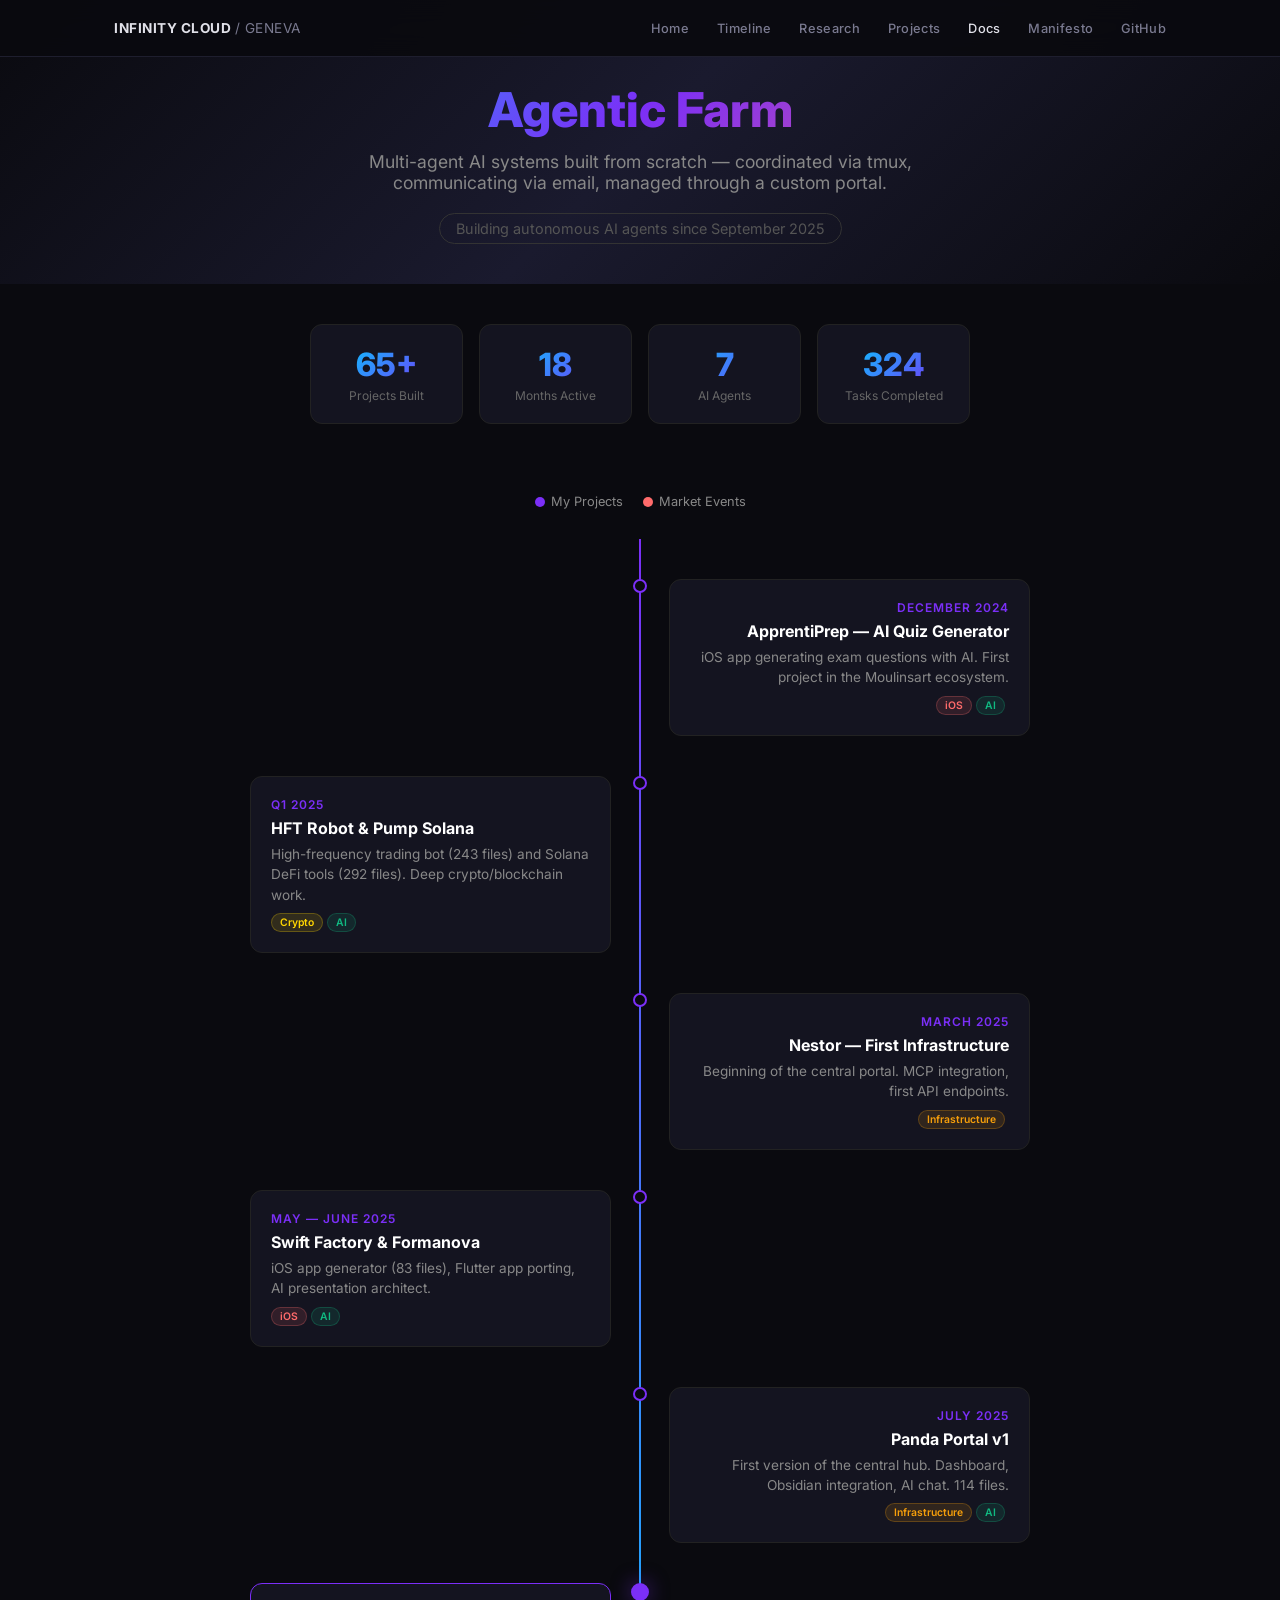
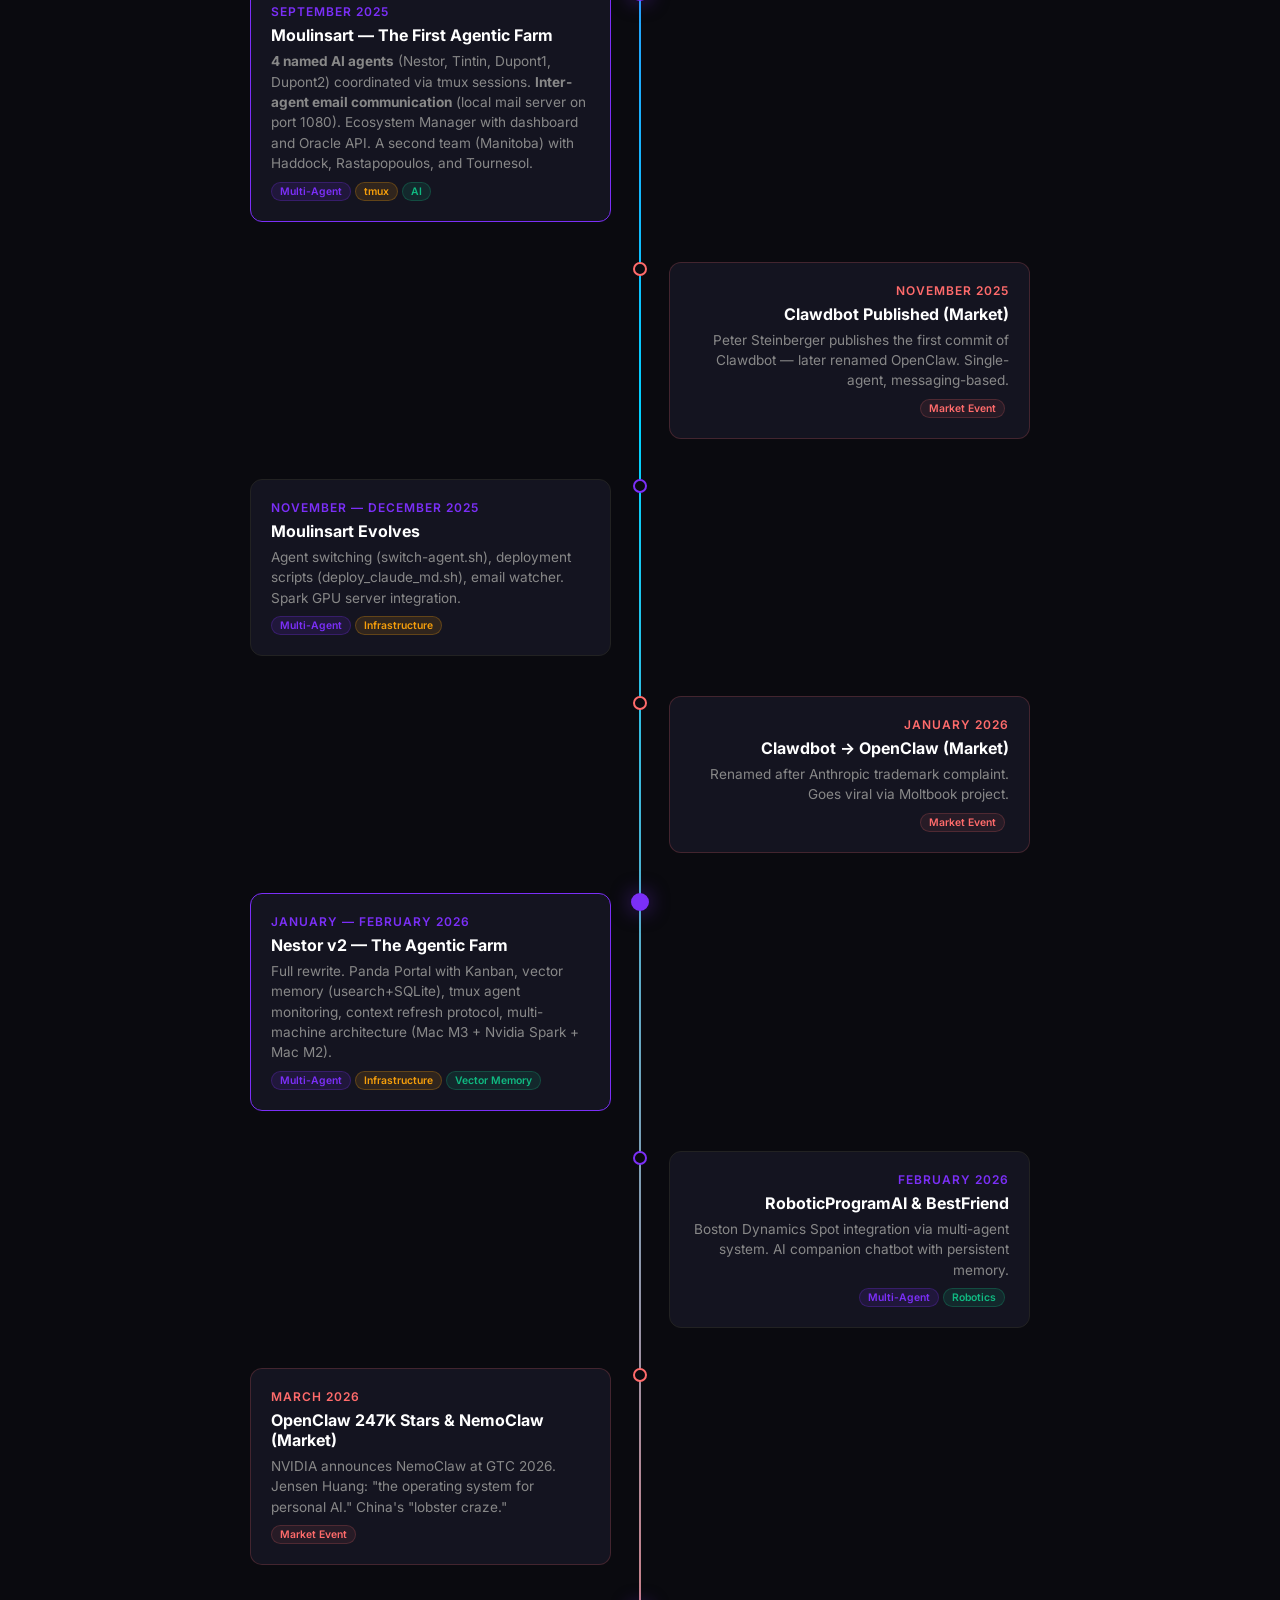
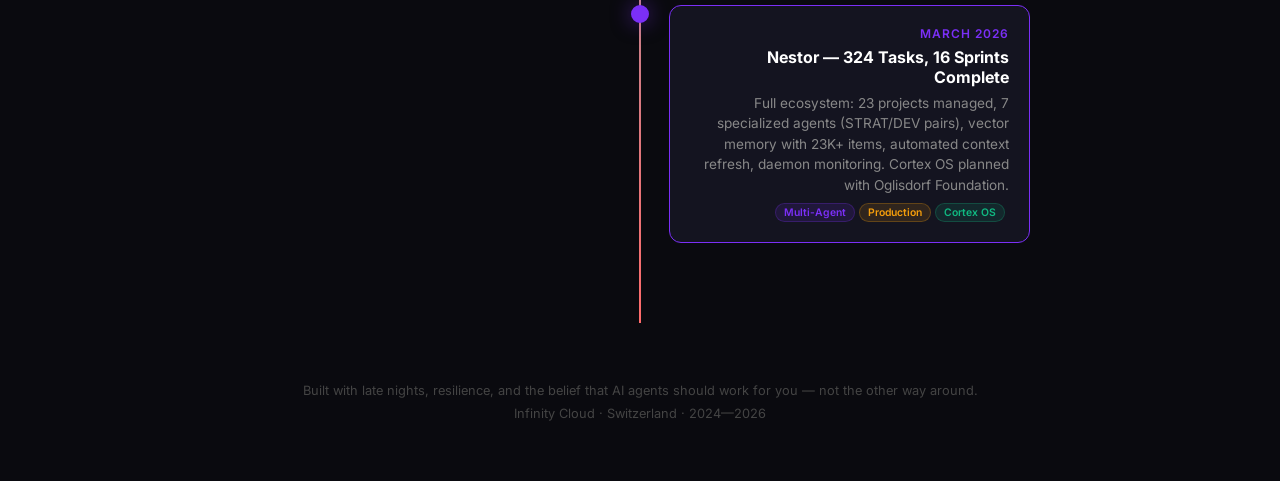
==== agentic-timeline.html @ df48019f "Initial commit: Infinity Cloud GitHub Pages site Sober audit-firm design (dark theme, Inter font). P" ====
<!DOCTYPE html>
<html lang="en">
<head>
<meta charset="UTF-8">
<meta name="viewport" content="width=device-width, initial-scale=1.0">
<title>Agentic Farm — Interactive Timeline</title>
<link href="https://fonts.googleapis.com/css2?family=Inter:wght@400;500;700&display=swap" rel="stylesheet">
<style>
.ic-nav{position:fixed;top:0;left:0;right:0;z-index:9999;background:rgba(10,10,15,0.95);backdrop-filter:blur(12px);border-bottom:1px solid #1e1e2e;font-family:'Inter',sans-serif}
.ic-nav-inner{max-width:1100px;margin:0 auto;display:flex;align-items:center;justify-content:space-between;padding:0 24px;height:56px}
.ic-nav-brand{font-size:.85rem;font-weight:700;color:#e0e0e8;letter-spacing:.5px;text-transform:uppercase;text-decoration:none}.ic-nav-brand span{color:#7a7a90;font-weight:400}
.ic-nav-links{display:flex;gap:28px}
.ic-nav-links a{font-size:.8rem;color:#7a7a90;font-weight:500;letter-spacing:.3px;text-decoration:none;transition:color .2s}
.ic-nav-links a:hover,.ic-nav-links a.active{color:#e0e0e8}
</style>
<style>
  * { margin: 0; padding: 0; box-sizing: border-box; }
  body { font-family: 'Inter', -apple-system, sans-serif; background: #0a0a0f; color: #e0e0e0; }

  .hero {
    text-align: center; padding: 80px 20px 40px;
    background: linear-gradient(135deg, #0a0a0f 0%, #1a1a2e 50%, #0a0a0f 100%);
  }
  .hero h1 {
    font-size: 3rem; font-weight: 800;
    background: linear-gradient(135deg, #00d2ff, #7b2ff7, #ff6b6b);
    -webkit-background-clip: text; -webkit-text-fill-color: transparent;
    margin-bottom: 12px;
  }
  .hero p { color: #888; font-size: 1.1rem; max-width: 600px; margin: 0 auto; }
  .hero .subtitle {
    margin-top: 20px; font-size: 0.9rem; color: #555;
    border: 1px solid #333; display: inline-block; padding: 6px 16px; border-radius: 20px;
  }

  .timeline-container { max-width: 900px; margin: 0 auto; padding: 40px 20px; position: relative; }
  .timeline-container::before {
    content: ''; position: absolute; left: 50%; top: 0; bottom: 0;
    width: 2px; background: linear-gradient(to bottom, #7b2ff7, #00d2ff, #ff6b6b);
    transform: translateX(-50%);
  }

  .timeline-item {
    display: flex; align-items: flex-start; margin-bottom: 40px; position: relative;
  }
  .timeline-item:nth-child(odd) { flex-direction: row-reverse; }
  .timeline-item:nth-child(odd) .timeline-content { text-align: right; margin-right: 40px; margin-left: 0; }
  .timeline-item:nth-child(even) .timeline-content { margin-left: 40px; }

  .timeline-dot {
    position: absolute; left: 50%; transform: translateX(-50%);
    width: 14px; height: 14px; border-radius: 50%;
    border: 2px solid #7b2ff7; background: #0a0a0f; z-index: 2;
  }
  .timeline-dot.highlight { width: 18px; height: 18px; background: #7b2ff7; box-shadow: 0 0 20px rgba(123,47,247,0.5); }
  .timeline-dot.market { border-color: #ff6b6b; }
  .timeline-dot.market.highlight { background: #ff6b6b; box-shadow: 0 0 20px rgba(255,107,107,0.5); }

  .timeline-content {
    width: 42%; padding: 20px; border-radius: 12px;
    background: #141420; border: 1px solid #222;
    transition: border-color 0.3s;
  }
  .timeline-content:hover { border-color: #7b2ff7; }
  .timeline-content.market-item { border-color: #ff6b6b33; }
  .timeline-content.market-item:hover { border-color: #ff6b6b; }

  .timeline-date {
    font-size: 0.75rem; color: #7b2ff7; font-weight: 600;
    text-transform: uppercase; letter-spacing: 1px; margin-bottom: 6px;
  }
  .market-item .timeline-date { color: #ff6b6b; }

  .timeline-content h3 { font-size: 1rem; font-weight: 700; margin-bottom: 6px; color: #fff; }
  .timeline-content p { font-size: 0.85rem; color: #888; line-height: 1.5; }

  .tag {
    display: inline-block; font-size: 0.65rem; padding: 2px 8px; border-radius: 10px;
    margin-top: 8px; margin-right: 4px; font-weight: 600;
  }
  .tag-agent { background: #7b2ff720; color: #7b2ff7; border: 1px solid #7b2ff740; }
  .tag-music { background: #00d2ff20; color: #00d2ff; border: 1px solid #00d2ff40; }
  .tag-crypto { background: #ffd60020; color: #ffd600; border: 1px solid #ffd60040; }
  .tag-ios { background: #ff6b6b20; color: #ff6b6b; border: 1px solid #ff6b6b40; }
  .tag-ai { background: #10b98120; color: #10b981; border: 1px solid #10b98140; }
  .tag-infra { background: #f59e0b20; color: #f59e0b; border: 1px solid #f59e0b40; }
  .tag-market { background: #ff6b6b15; color: #ff6b6b; border: 1px solid #ff6b6b30; }

  .legend {
    display: flex; gap: 20px; justify-content: center; padding: 30px;
    flex-wrap: wrap;
  }
  .legend-item { display: flex; align-items: center; gap: 6px; font-size: 0.8rem; color: #888; }
  .legend-dot { width: 10px; height: 10px; border-radius: 50%; }

  .stats {
    display: grid; grid-template-columns: repeat(auto-fit, minmax(150px, 1fr));
    gap: 16px; max-width: 700px; margin: 40px auto; padding: 0 20px;
  }
  .stat-card {
    background: #141420; border: 1px solid #222; border-radius: 12px;
    padding: 20px; text-align: center;
  }
  .stat-card .number {
    font-size: 2rem; font-weight: 800;
    background: linear-gradient(135deg, #00d2ff, #7b2ff7);
    -webkit-background-clip: text; -webkit-text-fill-color: transparent;
  }
  .stat-card .label { font-size: 0.75rem; color: #666; margin-top: 4px; }

  footer { text-align: center; padding: 60px 20px; color: #444; font-size: 0.8rem; }

  @media (max-width: 768px) {
    .hero h1 { font-size: 2rem; }
    .timeline-container::before { left: 20px; }
    .timeline-item, .timeline-item:nth-child(odd) { flex-direction: column; padding-left: 50px; }
    .timeline-item:nth-child(odd) .timeline-content,
    .timeline-item:nth-child(even) .timeline-content { width: 100%; margin: 0; text-align: left; }
    .timeline-dot { left: 20px; }
  }
</style>
</head>
<body>

<nav class="ic-nav"><div class="ic-nav-inner"><a href="index.html" class="ic-nav-brand">Infinity Cloud <span>/ Geneva</span></a><div class="ic-nav-links"><a href="index.html">Home</a><a href="timeline.html">Timeline</a><a href="research.html">Research</a><a href="projects.html">Projects</a><a href="docs.html" class="active">Docs</a><a href="manifesto.html">Manifesto</a><a href="https://github.com/infinitycloud-ch">GitHub</a></div></div></nav>

<div class="hero" style="padding-top:80px">
  <h1>Agentic Farm</h1>
  <p>Multi-agent AI systems built from scratch — coordinated via tmux, communicating via email, managed through a custom portal.</p>
  <div class="subtitle">Building autonomous AI agents since September 2025</div>
</div>

<div class="stats">
  <div class="stat-card">
    <div class="number">65+</div>
    <div class="label">Projects Built</div>
  </div>
  <div class="stat-card">
    <div class="number">18</div>
    <div class="label">Months Active</div>
  </div>
  <div class="stat-card">
    <div class="number">7</div>
    <div class="label">AI Agents</div>
  </div>
  <div class="stat-card">
    <div class="number">324</div>
    <div class="label">Tasks Completed</div>
  </div>
</div>

<div class="legend">
  <div class="legend-item"><div class="legend-dot" style="background:#7b2ff7"></div> My Projects</div>
  <div class="legend-item"><div class="legend-dot" style="background:#ff6b6b"></div> Market Events</div>
</div>

<div class="timeline-container">

  <div class="timeline-item">
    <div class="timeline-dot"></div>
    <div class="timeline-content">
      <div class="timeline-date">December 2024</div>
      <h3>ApprentiPrep — AI Quiz Generator</h3>
      <p>iOS app generating exam questions with AI. First project in the Moulinsart ecosystem.</p>
      <span class="tag tag-ios">iOS</span><span class="tag tag-ai">AI</span>
    </div>
  </div>

  <div class="timeline-item">
    <div class="timeline-dot"></div>
    <div class="timeline-content">
      <div class="timeline-date">Q1 2025</div>
      <h3>HFT Robot & Pump Solana</h3>
      <p>High-frequency trading bot (243 files) and Solana DeFi tools (292 files). Deep crypto/blockchain work.</p>
      <span class="tag tag-crypto">Crypto</span><span class="tag tag-ai">AI</span>
    </div>
  </div>

  <div class="timeline-item">
    <div class="timeline-dot"></div>
    <div class="timeline-content">
      <div class="timeline-date">March 2025</div>
      <h3>Nestor — First Infrastructure</h3>
      <p>Beginning of the central portal. MCP integration, first API endpoints.</p>
      <span class="tag tag-infra">Infrastructure</span>
    </div>
  </div>

  <div class="timeline-item">
    <div class="timeline-dot"></div>
    <div class="timeline-content">
      <div class="timeline-date">May — June 2025</div>
      <h3>Swift Factory & Formanova</h3>
      <p>iOS app generator (83 files), Flutter app porting, AI presentation architect.</p>
      <span class="tag tag-ios">iOS</span><span class="tag tag-ai">AI</span>
    </div>
  </div>

  <div class="timeline-item">
    <div class="timeline-dot"></div>
    <div class="timeline-content">
      <div class="timeline-date">July 2025</div>
      <h3>Panda Portal v1</h3>
      <p>First version of the central hub. Dashboard, Obsidian integration, AI chat. 114 files.</p>
      <span class="tag tag-infra">Infrastructure</span><span class="tag tag-ai">AI</span>
    </div>
  </div>

  <div class="timeline-item">
    <div class="timeline-dot highlight"></div>
    <div class="timeline-content" style="border-color: #7b2ff7;">
      <div class="timeline-date">September 2025</div>
      <h3>Moulinsart — The First Agentic Farm</h3>
      <p><strong>4 named AI agents</strong> (Nestor, Tintin, Dupont1, Dupont2) coordinated via tmux sessions. <strong>Inter-agent email communication</strong> (local mail server on port 1080). Ecosystem Manager with dashboard and Oracle API. A second team (Manitoba) with Haddock, Rastapopoulos, and Tournesol.</p>
      <span class="tag tag-agent">Multi-Agent</span><span class="tag tag-infra">tmux</span><span class="tag tag-ai">AI</span>
    </div>
  </div>

  <div class="timeline-item">
    <div class="timeline-dot market"></div>
    <div class="timeline-content market-item">
      <div class="timeline-date">November 2025</div>
      <h3>Clawdbot Published (Market)</h3>
      <p>Peter Steinberger publishes the first commit of Clawdbot — later renamed OpenClaw. Single-agent, messaging-based.</p>
      <span class="tag tag-market">Market Event</span>
    </div>
  </div>

  <div class="timeline-item">
    <div class="timeline-dot"></div>
    <div class="timeline-content">
      <div class="timeline-date">November — December 2025</div>
      <h3>Moulinsart Evolves</h3>
      <p>Agent switching (switch-agent.sh), deployment scripts (deploy_claude_md.sh), email watcher. Spark GPU server integration.</p>
      <span class="tag tag-agent">Multi-Agent</span><span class="tag tag-infra">Infrastructure</span>
    </div>
  </div>

  <div class="timeline-item">
    <div class="timeline-dot market"></div>
    <div class="timeline-content market-item">
      <div class="timeline-date">January 2026</div>
      <h3>Clawdbot → OpenClaw (Market)</h3>
      <p>Renamed after Anthropic trademark complaint. Goes viral via Moltbook project.</p>
      <span class="tag tag-market">Market Event</span>
    </div>
  </div>

  <div class="timeline-item">
    <div class="timeline-dot highlight"></div>
    <div class="timeline-content" style="border-color: #7b2ff7;">
      <div class="timeline-date">January — February 2026</div>
      <h3>Nestor v2 — The Agentic Farm</h3>
      <p>Full rewrite. Panda Portal with Kanban, vector memory (usearch+SQLite), tmux agent monitoring, context refresh protocol, multi-machine architecture (Mac M3 + Nvidia Spark + Mac M2).</p>
      <span class="tag tag-agent">Multi-Agent</span><span class="tag tag-infra">Infrastructure</span><span class="tag tag-ai">Vector Memory</span>
    </div>
  </div>

  <div class="timeline-item">
    <div class="timeline-dot"></div>
    <div class="timeline-content">
      <div class="timeline-date">February 2026</div>
      <h3>RoboticProgramAI & BestFriend</h3>
      <p>Boston Dynamics Spot integration via multi-agent system. AI companion chatbot with persistent memory.</p>
      <span class="tag tag-agent">Multi-Agent</span><span class="tag tag-ai">Robotics</span>
    </div>
  </div>

  <div class="timeline-item">
    <div class="timeline-dot market"></div>
    <div class="timeline-content market-item">
      <div class="timeline-date">March 2026</div>
      <h3>OpenClaw 247K Stars & NemoClaw (Market)</h3>
      <p>NVIDIA announces NemoClaw at GTC 2026. Jensen Huang: "the operating system for personal AI." China's "lobster craze."</p>
      <span class="tag tag-market">Market Event</span>
    </div>
  </div>

  <div class="timeline-item">
    <div class="timeline-dot highlight"></div>
    <div class="timeline-content" style="border-color: #7b2ff7;">
      <div class="timeline-date">March 2026</div>
      <h3>Nestor — 324 Tasks, 16 Sprints Complete</h3>
      <p>Full ecosystem: 23 projects managed, 7 specialized agents (STRAT/DEV pairs), vector memory with 23K+ items, automated context refresh, daemon monitoring. Cortex OS planned with Oglisdorf Foundation.</p>
      <span class="tag tag-agent">Multi-Agent</span><span class="tag tag-infra">Production</span><span class="tag tag-ai">Cortex OS</span>
    </div>
  </div>

</div>

<footer>
  <p>Built with late nights, resilience, and the belief that AI agents should work for you — not the other way around.</p>
  <p style="margin-top: 8px;">Infinity Cloud &middot; Switzerland &middot; 2024—2026</p>
</footer>

</body>
</html>
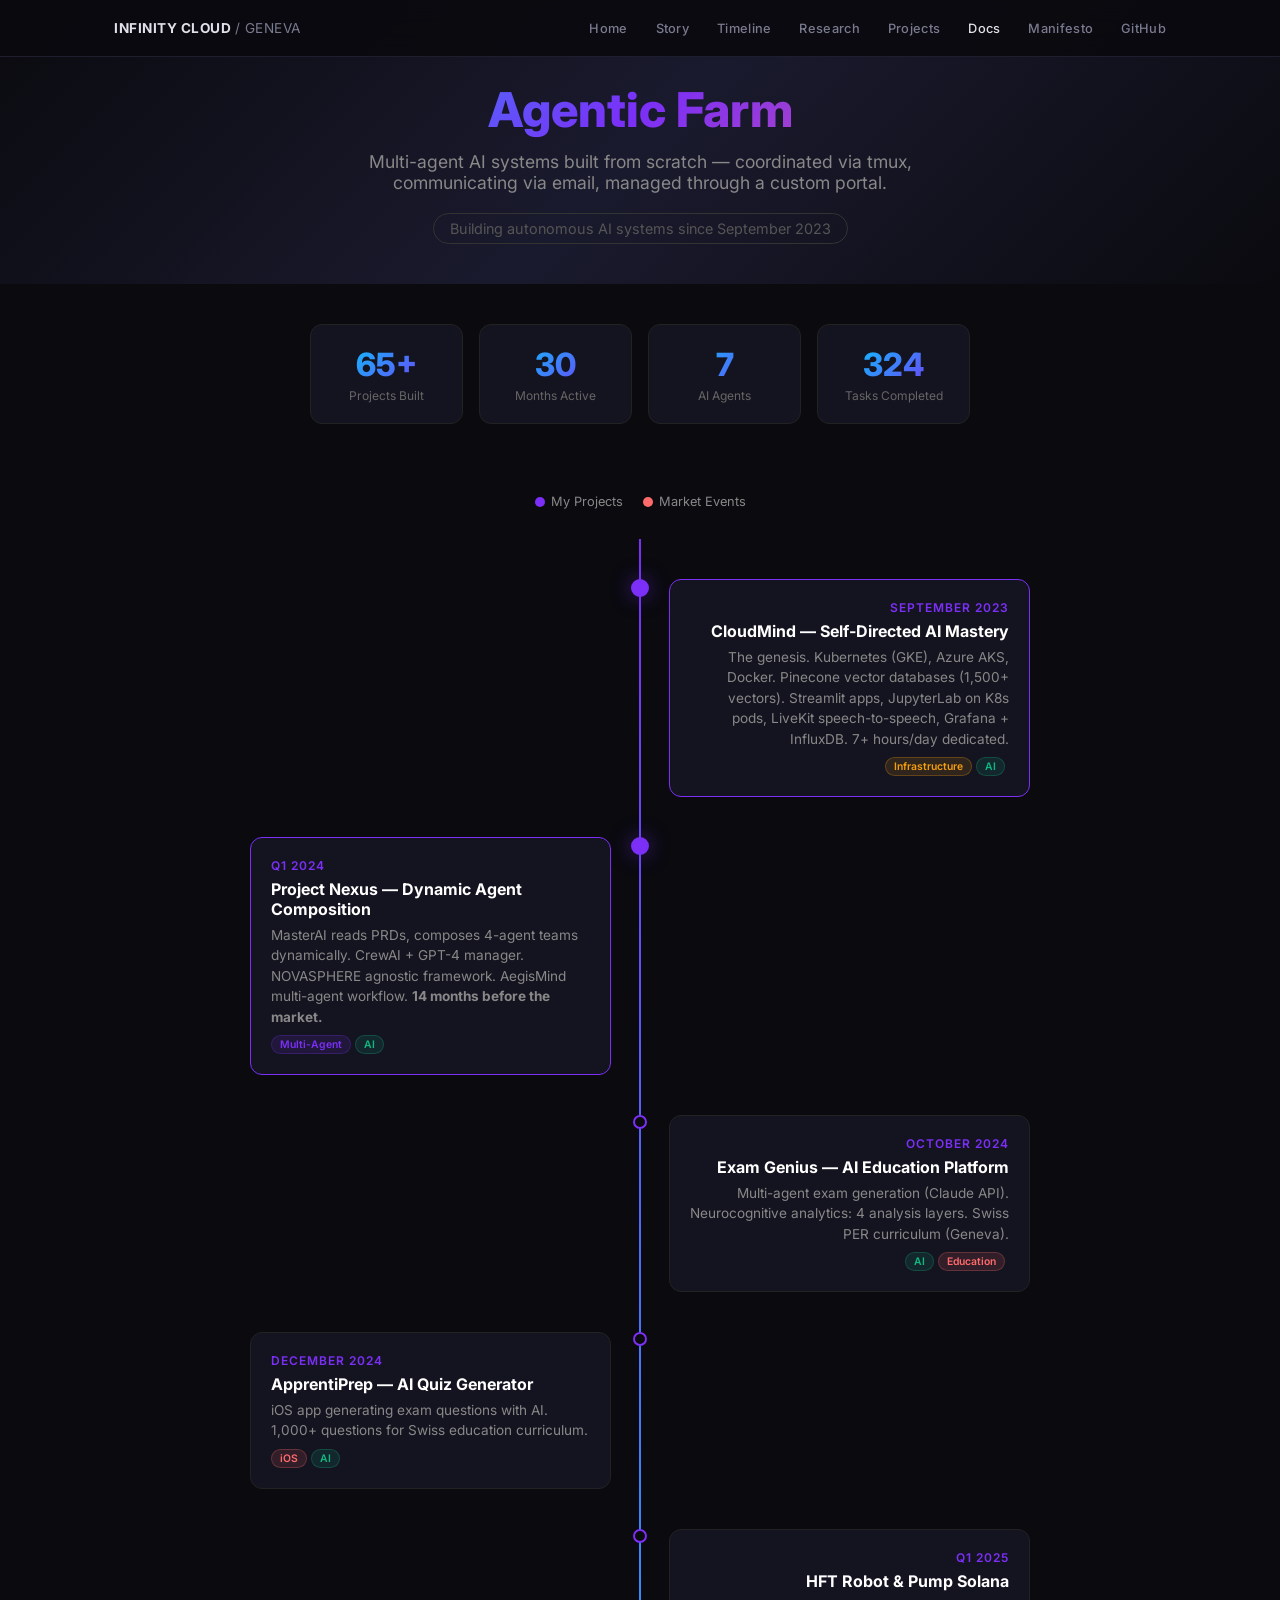
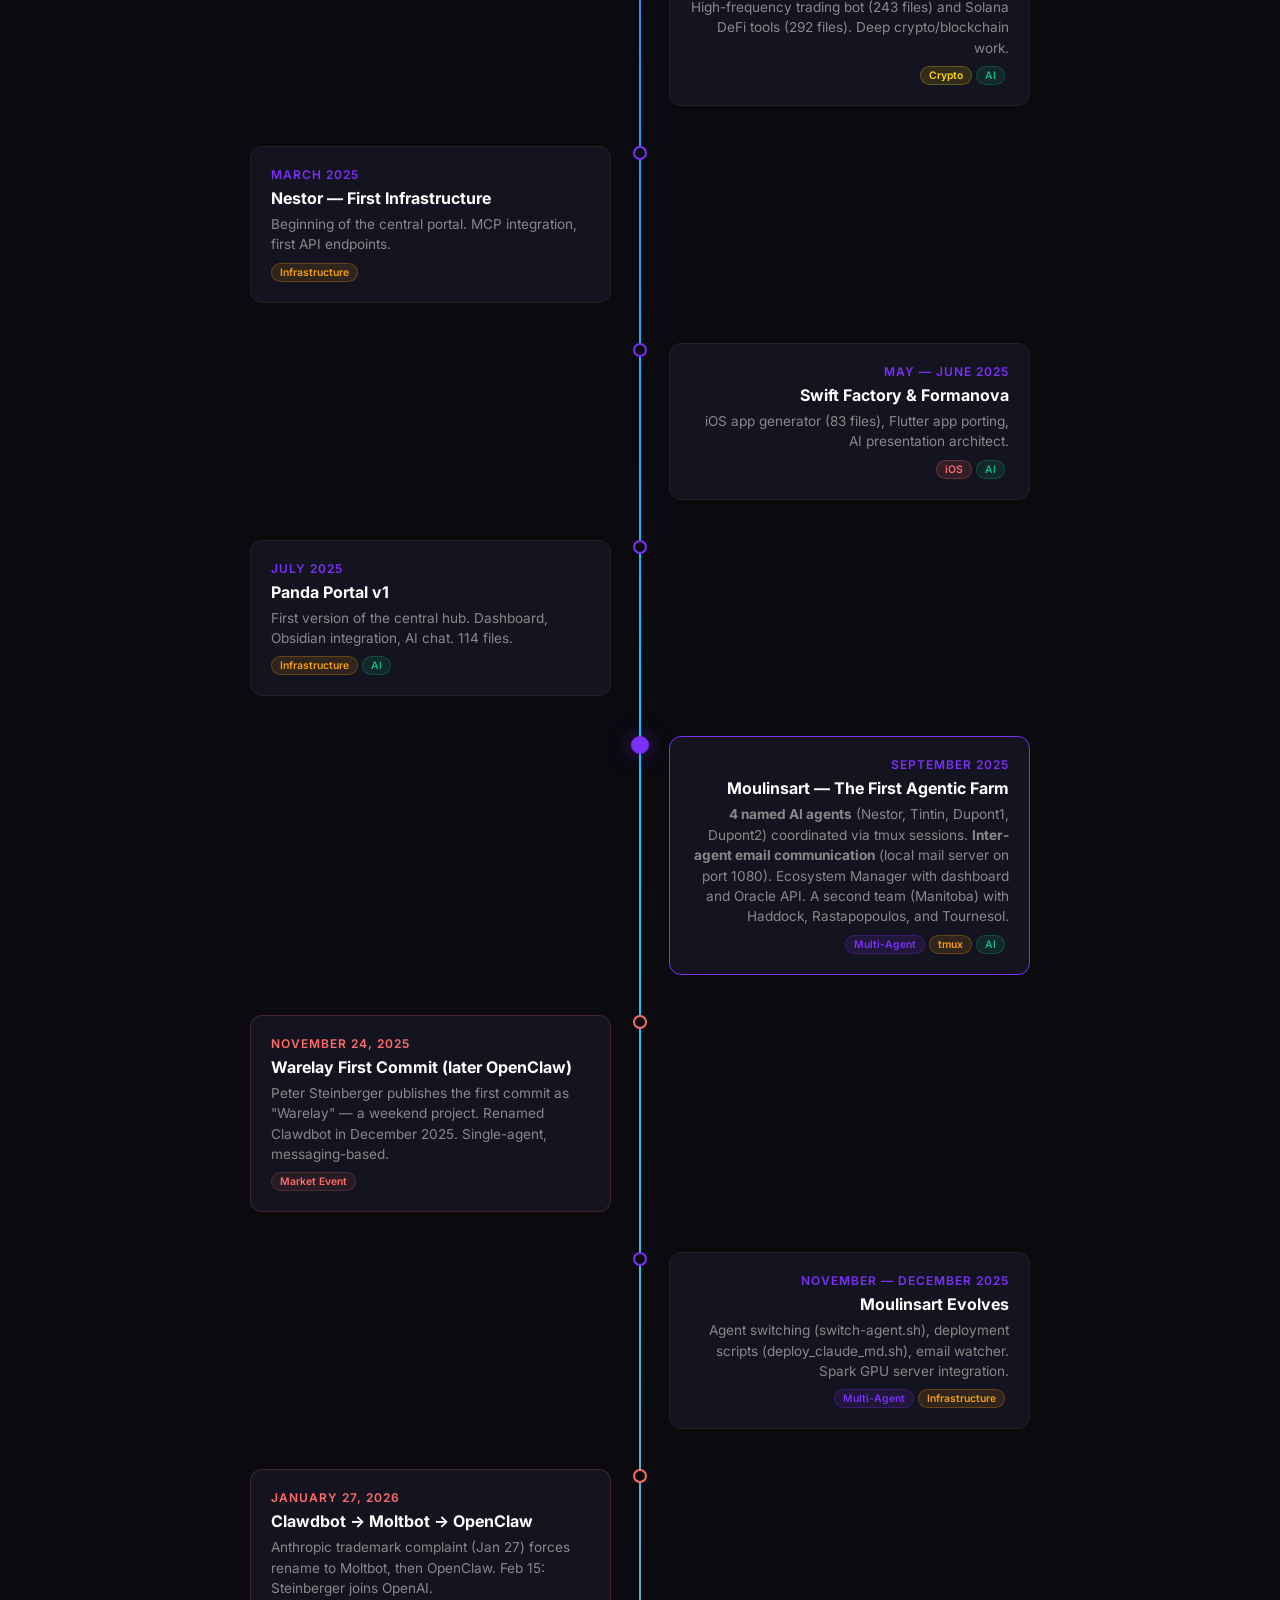
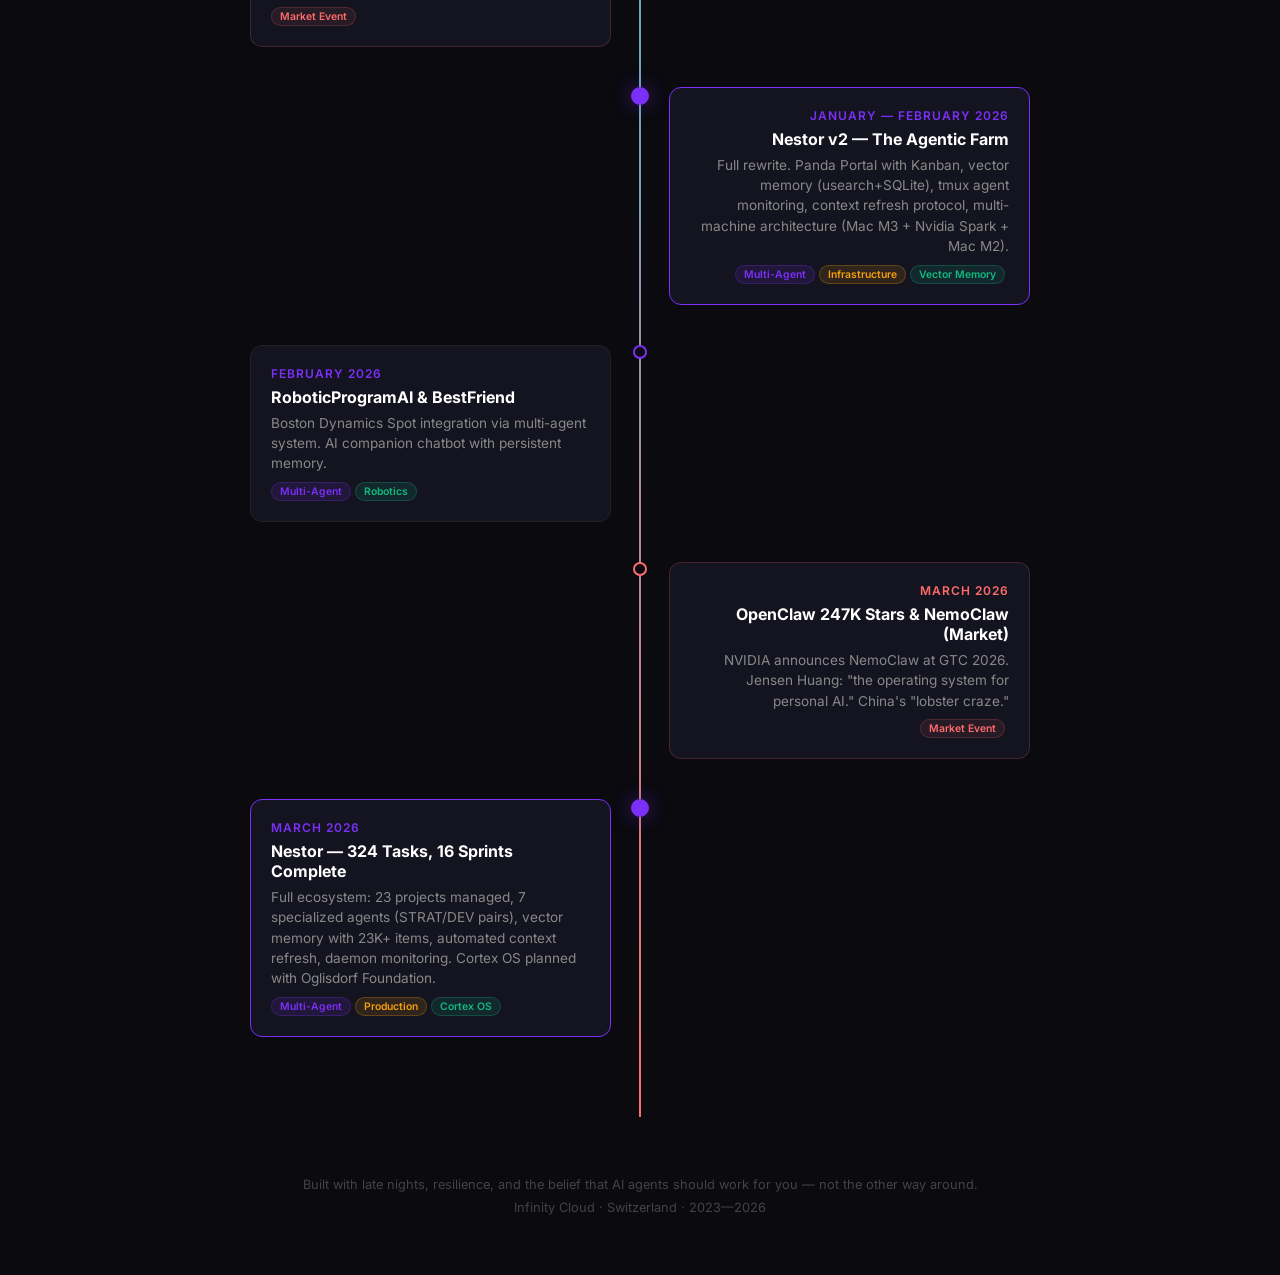
==== commit 34c5d2c7: "Major site update: timeline corrections, story page, restructured homepage - Timeline: Sept 2023 (Cl" ====
--- a/agentic-timeline.html
+++ b/agentic-timeline.html
@@ -122,12 +122,12 @@
 </head>
 <body>
 
-<nav class="ic-nav"><div class="ic-nav-inner"><a href="index.html" class="ic-nav-brand">Infinity Cloud <span>/ Geneva</span></a><div class="ic-nav-links"><a href="index.html">Home</a><a href="timeline.html">Timeline</a><a href="research.html">Research</a><a href="projects.html">Projects</a><a href="docs.html" class="active">Docs</a><a href="manifesto.html">Manifesto</a><a href="https://github.com/infinitycloud-ch">GitHub</a></div></div></nav>
+<nav class="ic-nav"><div class="ic-nav-inner"><a href="index.html" class="ic-nav-brand">Infinity Cloud <span>/ Geneva</span></a><div class="ic-nav-links"><a href="index.html">Home</a><a href="story.html">Story</a><a href="timeline.html">Timeline</a><a href="research.html">Research</a><a href="projects.html">Projects</a><a href="docs.html" class="active">Docs</a><a href="manifesto.html">Manifesto</a><a href="https://github.com/infinitycloud-ch">GitHub</a></div></div></nav>
 
 <div class="hero" style="padding-top:80px">
   <h1>Agentic Farm</h1>
   <p>Multi-agent AI systems built from scratch — coordinated via tmux, communicating via email, managed through a custom portal.</p>
-  <div class="subtitle">Building autonomous AI agents since September 2025</div>
+  <div class="subtitle">Building autonomous AI systems since September 2023</div>
 </div>
 
 <div class="stats">
@@ -136,7 +136,7 @@
     <div class="label">Projects Built</div>
   </div>
   <div class="stat-card">
-    <div class="number">18</div>
+    <div class="number">30</div>
     <div class="label">Months Active</div>
   </div>
   <div class="stat-card">
@@ -157,11 +157,41 @@
 <div class="timeline-container">
 
   <div class="timeline-item">
+    <div class="timeline-dot highlight"></div>
+    <div class="timeline-content" style="border-color: #7b2ff7;">
+      <div class="timeline-date">September 2023</div>
+      <h3>CloudMind — Self-Directed AI Mastery</h3>
+      <p>The genesis. Kubernetes (GKE), Azure AKS, Docker. Pinecone vector databases (1,500+ vectors). Streamlit apps, JupyterLab on K8s pods, LiveKit speech-to-speech, Grafana + InfluxDB. 7+ hours/day dedicated.</p>
+      <span class="tag tag-infra">Infrastructure</span><span class="tag tag-ai">AI</span>
+    </div>
+  </div>
+
+  <div class="timeline-item">
+    <div class="timeline-dot highlight"></div>
+    <div class="timeline-content" style="border-color: #7b2ff7;">
+      <div class="timeline-date">Q1 2024</div>
+      <h3>Project Nexus — Dynamic Agent Composition</h3>
+      <p>MasterAI reads PRDs, composes 4-agent teams dynamically. CrewAI + GPT-4 manager. NOVASPHERE agnostic framework. AegisMind multi-agent workflow. <strong>14 months before the market.</strong></p>
+      <span class="tag tag-agent">Multi-Agent</span><span class="tag tag-ai">AI</span>
+    </div>
+  </div>
+
+  <div class="timeline-item">
+    <div class="timeline-dot"></div>
+    <div class="timeline-content">
+      <div class="timeline-date">October 2024</div>
+      <h3>Exam Genius — AI Education Platform</h3>
+      <p>Multi-agent exam generation (Claude API). Neurocognitive analytics: 4 analysis layers. Swiss PER curriculum (Geneva).</p>
+      <span class="tag tag-ai">AI</span><span class="tag tag-ios">Education</span>
+    </div>
+  </div>
+
+  <div class="timeline-item">
     <div class="timeline-dot"></div>
     <div class="timeline-content">
       <div class="timeline-date">December 2024</div>
       <h3>ApprentiPrep — AI Quiz Generator</h3>
-      <p>iOS app generating exam questions with AI. First project in the Moulinsart ecosystem.</p>
+      <p>iOS app generating exam questions with AI. 1,000+ questions for Swiss education curriculum.</p>
       <span class="tag tag-ios">iOS</span><span class="tag tag-ai">AI</span>
     </div>
   </div>
@@ -219,9 +249,9 @@
   <div class="timeline-item">
     <div class="timeline-dot market"></div>
     <div class="timeline-content market-item">
-      <div class="timeline-date">November 2025</div>
-      <h3>Clawdbot Published (Market)</h3>
-      <p>Peter Steinberger publishes the first commit of Clawdbot — later renamed OpenClaw. Single-agent, messaging-based.</p>
+      <div class="timeline-date">November 24, 2025</div>
+      <h3>Warelay First Commit (later OpenClaw)</h3>
+      <p>Peter Steinberger publishes the first commit as "Warelay" — a weekend project. Renamed Clawdbot in December 2025. Single-agent, messaging-based.</p>
       <span class="tag tag-market">Market Event</span>
     </div>
   </div>
@@ -239,9 +269,9 @@
   <div class="timeline-item">
     <div class="timeline-dot market"></div>
     <div class="timeline-content market-item">
-      <div class="timeline-date">January 2026</div>
-      <h3>Clawdbot → OpenClaw (Market)</h3>
-      <p>Renamed after Anthropic trademark complaint. Goes viral via Moltbook project.</p>
+      <div class="timeline-date">January 27, 2026</div>
+      <h3>Clawdbot → Moltbot → OpenClaw</h3>
+      <p>Anthropic trademark complaint (Jan 27) forces rename to Moltbot, then OpenClaw. Feb 15: Steinberger joins OpenAI.</p>
       <span class="tag tag-market">Market Event</span>
     </div>
   </div>
@@ -290,7 +320,7 @@
 
 <footer>
   <p>Built with late nights, resilience, and the belief that AI agents should work for you — not the other way around.</p>
-  <p style="margin-top: 8px;">Infinity Cloud &middot; Switzerland &middot; 2024—2026</p>
+  <p style="margin-top: 8px;">Infinity Cloud &middot; Switzerland &middot; 2023—2026</p>
 </footer>
 
 </body>
